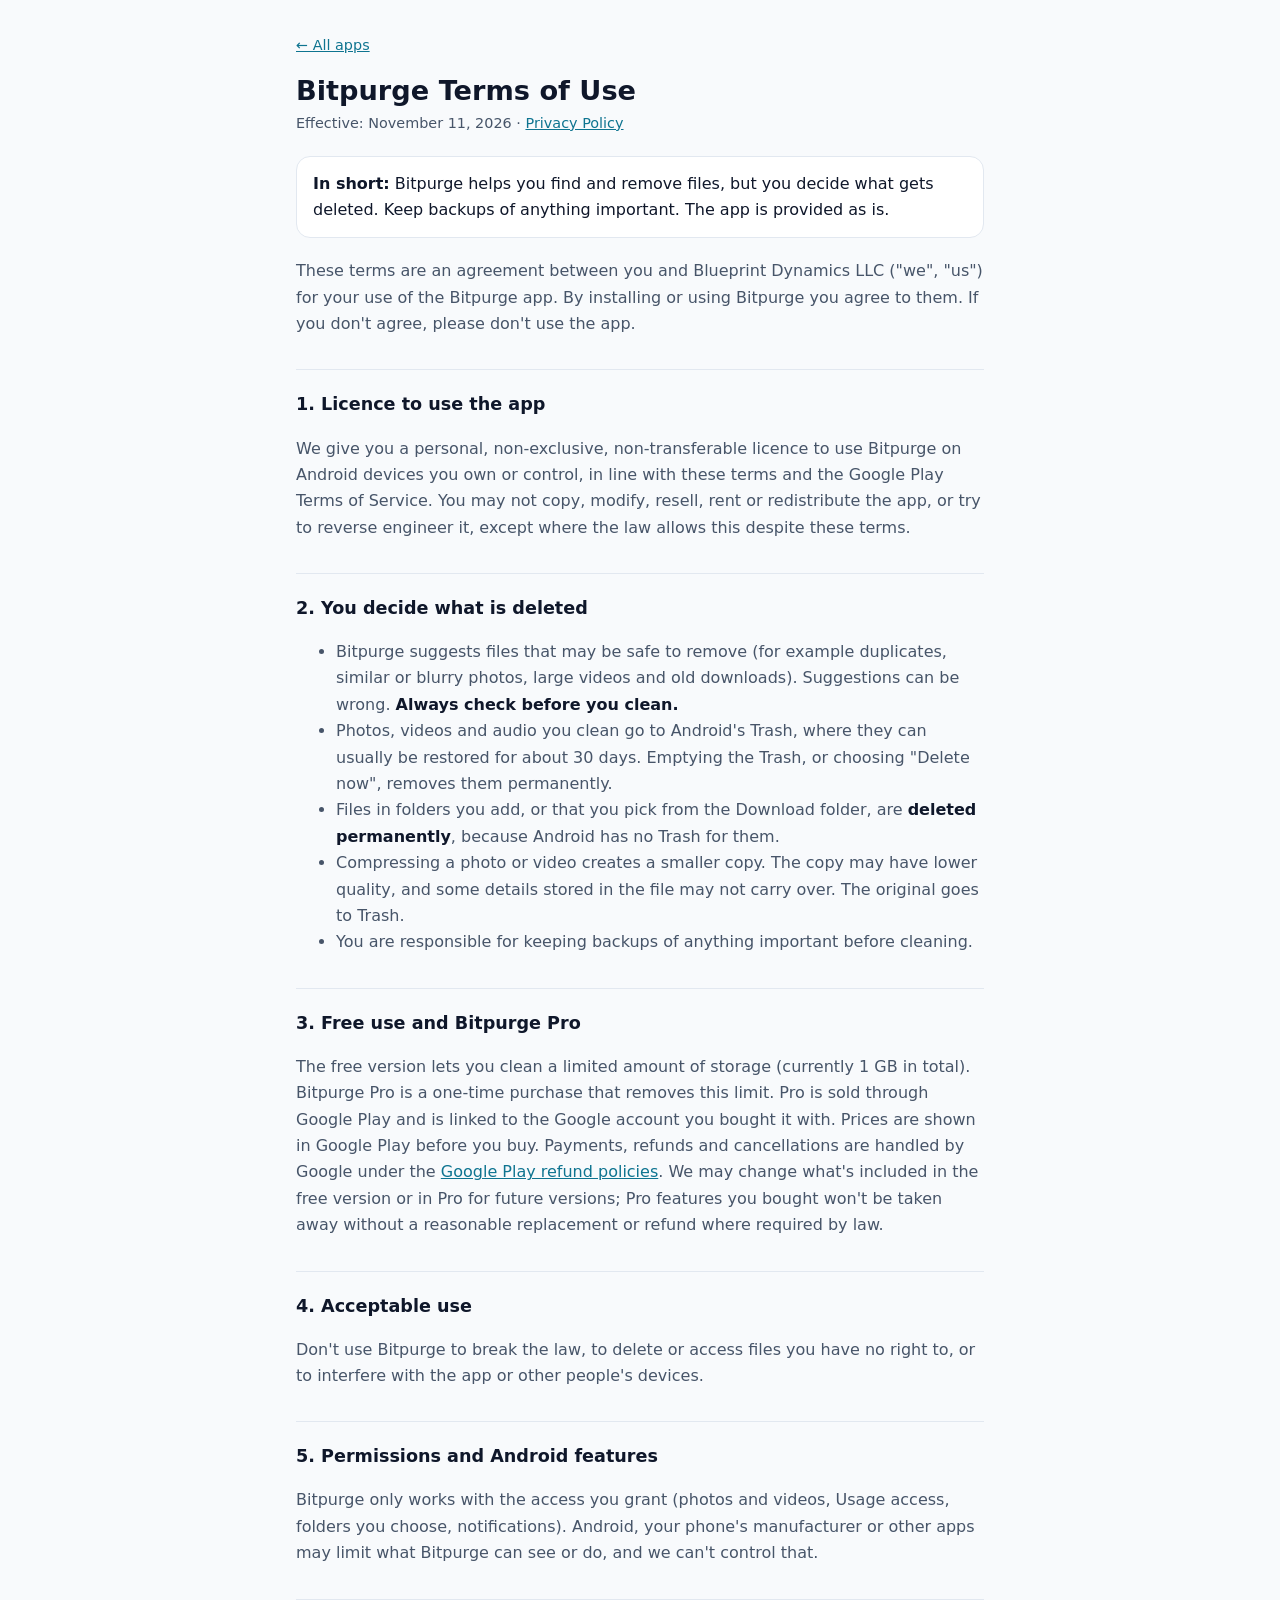
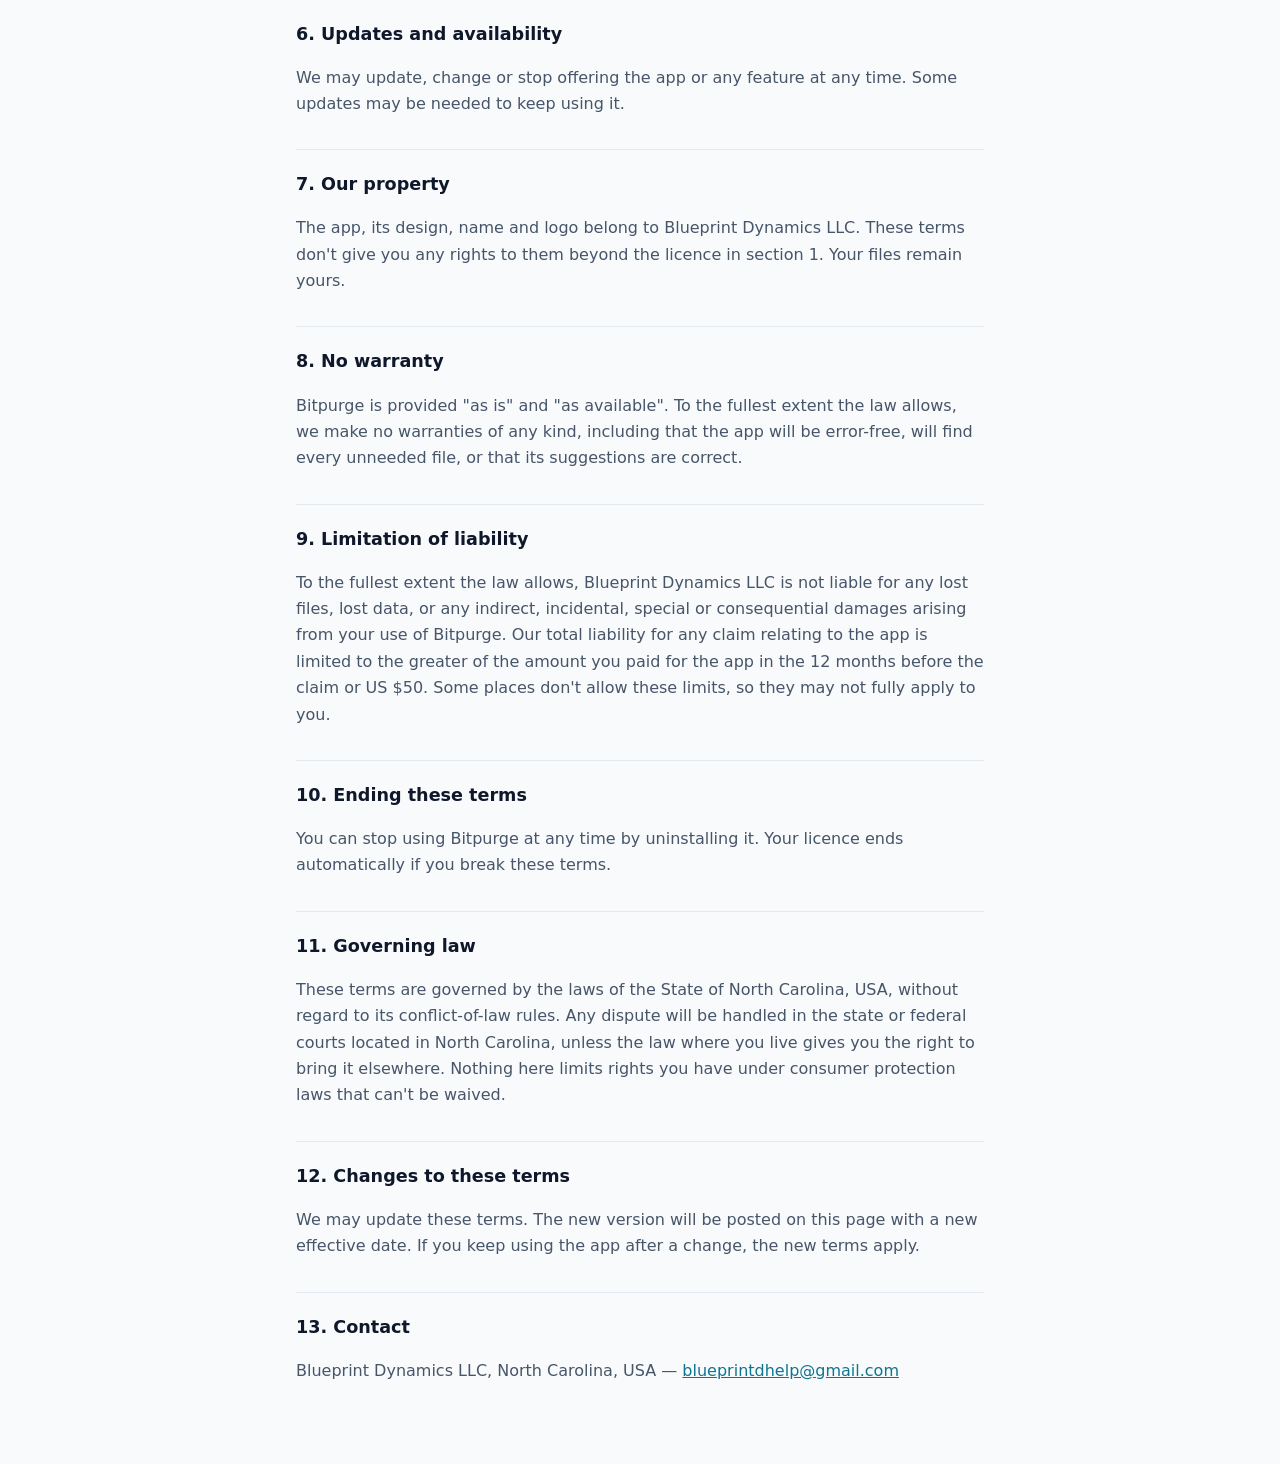
==== bitpurge-terms.html @ f297d86c "Add terms of use for Bitpurge, Symmr, Treehouse and VeritasLens AI (North Carolina law); link from i" ====
<!doctype html>
<html lang="en">
<head>
  <meta charset="utf-8" />
  <meta name="viewport" content="width=device-width, initial-scale=1" />
  <title>Bitpurge Terms of Use</title>
  <link rel="stylesheet" href="style.css" />
</head>
<body>
<main>
  <a class="back" href="index.html">← All apps</a>
  <h1>Bitpurge Terms of Use</h1>
  <p class="date">Effective: November 11, 2026 · <a href="bitpurge.html">Privacy Policy</a></p>

  <div class="summary">
    <p><strong>In short:</strong> Bitpurge helps you find and remove files, but you decide what gets deleted. Keep backups of
    anything important. The app is provided as is.</p>
  </div>

  <p>These terms are an agreement between you and Blueprint Dynamics LLC ("we", "us") for your use of the Bitpurge app.
  By installing or using Bitpurge you agree to them. If you don't agree, please don't use the app.</p>

  <h2>1. Licence to use the app</h2>
  <p>We give you a personal, non-exclusive, non-transferable licence to use Bitpurge on Android devices you own or control,
  in line with these terms and the Google Play Terms of Service. You may not copy, modify, resell, rent or redistribute the
  app, or try to reverse engineer it, except where the law allows this despite these terms.</p>

  <h2>2. You decide what is deleted</h2>
  <ul>
    <li>Bitpurge suggests files that may be safe to remove (for example duplicates, similar or blurry photos, large videos
      and old downloads). Suggestions can be wrong. <strong>Always check before you clean.</strong></li>
    <li>Photos, videos and audio you clean go to Android's Trash, where they can usually be restored for about 30 days.
      Emptying the Trash, or choosing "Delete now", removes them permanently.</li>
    <li>Files in folders you add, or that you pick from the Download folder, are <strong>deleted permanently</strong>,
      because Android has no Trash for them.</li>
    <li>Compressing a photo or video creates a smaller copy. The copy may have lower quality, and some details stored in the
      file may not carry over. The original goes to Trash.</li>
    <li>You are responsible for keeping backups of anything important before cleaning.</li>
  </ul>

  <h2>3. Free use and Bitpurge Pro</h2>
  <p>The free version lets you clean a limited amount of storage (currently 1 GB in total). Bitpurge Pro is a one-time
  purchase that removes this limit. Pro is sold through Google Play and is linked to the Google account you bought it
  with. Prices are shown in Google Play before you buy. Payments, refunds and cancellations are handled by Google under the
  <a href="https://support.google.com/googleplay/answer/2479637">Google Play refund policies</a>. We may change what's
  included in the free version or in Pro for future versions; Pro features you bought won't be taken away without a
  reasonable replacement or refund where required by law.</p>

  <h2>4. Acceptable use</h2>
  <p>Don't use Bitpurge to break the law, to delete or access files you have no right to, or to interfere with the app or
  other people's devices.</p>

  <h2>5. Permissions and Android features</h2>
  <p>Bitpurge only works with the access you grant (photos and videos, Usage access, folders you choose, notifications).
  Android, your phone's manufacturer or other apps may limit what Bitpurge can see or do, and we can't control that.</p>

  <h2>6. Updates and availability</h2>
  <p>We may update, change or stop offering the app or any feature at any time. Some updates may be needed to keep using it.</p>

  <h2>7. Our property</h2>
  <p>The app, its design, name and logo belong to Blueprint Dynamics LLC. These terms don't give you any rights to them
  beyond the licence in section 1. Your files remain yours.</p>

  <h2>8. No warranty</h2>
  <p>Bitpurge is provided "as is" and "as available". To the fullest extent the law allows, we make no warranties of any
  kind, including that the app will be error-free, will find every unneeded file, or that its suggestions are correct.</p>

  <h2>9. Limitation of liability</h2>
  <p>To the fullest extent the law allows, Blueprint Dynamics LLC is not liable for any lost files, lost data, or any
  indirect, incidental, special or consequential damages arising from your use of Bitpurge. Our total liability for any
  claim relating to the app is limited to the greater of the amount you paid for the app in the 12 months before the claim
  or US $50. Some places don't allow these limits, so they may not fully apply to you.</p>

  <h2>10. Ending these terms</h2>
  <p>You can stop using Bitpurge at any time by uninstalling it. Your licence ends automatically if you break these terms.</p>

  <h2>11. Governing law</h2>
  <p>These terms are governed by the laws of the State of North Carolina, USA, without regard to its conflict-of-law
  rules. Any dispute will be handled in the state or federal courts located in North Carolina, unless the law where you
  live gives you the right to bring it elsewhere. Nothing here limits rights you have under consumer protection laws that
  can't be waived.</p>

  <h2>12. Changes to these terms</h2>
  <p>We may update these terms. The new version will be posted on this page with a new effective date. If you keep using
  the app after a change, the new terms apply.</p>

  <h2>13. Contact</h2>
  <p>Blueprint Dynamics LLC, North Carolina, USA — <a href="mailto:blueprintdhelp@gmail.com">blueprintdhelp@gmail.com</a></p>
</main>
</body>
</html>
---- style.css ----
:root {
  --bg: #f8fafc;
  --card: #ffffff;
  --fg: #0f172a;
  --muted: #475569;
  --line: #e2e8f0;
  --accent: #0e7490;
}
@media (prefers-color-scheme: dark) {
  :root {
    --bg: #020617;
    --card: #0f172a;
    --fg: #e2e8f0;
    --muted: #94a3b8;
    --line: #1e293b;
    --accent: #22d3ee;
  }
}
* { box-sizing: border-box; }
body {
  margin: 0;
  background: var(--bg);
  color: var(--fg);
  font: 16px/1.65 system-ui, -apple-system, "Segoe UI", Roboto, sans-serif;
}
main { max-width: 720px; margin: 0 auto; padding: 32px 16px 64px; }
h1 { font-size: 1.7rem; line-height: 1.25; margin: 0 0 4px; }
h2 { font-size: 1.1rem; margin: 2rem 0 0.5rem; padding-top: 1.25rem; border-top: 1px solid var(--line); }
p, li { color: var(--muted); }
strong { color: var(--fg); }
a { color: var(--accent); }
.date { margin-top: 0; font-size: 0.9rem; }
.summary {
  background: var(--card);
  border: 1px solid var(--line);
  border-radius: 14px;
  padding: 14px 16px;
  margin: 20px 0;
}
.summary p { margin: 0; color: var(--fg); }
.apps { list-style: none; padding: 0; display: grid; gap: 12px; }
.back { display: inline-block; margin-bottom: 16px; font-size: 0.9rem; }
footer { margin-top: 3rem; font-size: 0.85rem; color: var(--muted); }
.apps .app {
  background: var(--card);
  border: 1px solid var(--line);
  border-radius: 14px;
  padding: 14px 16px;
}
.apps .app span { display: block; color: var(--muted); font-size: 0.9rem; }
.apps .app .links { margin: 8px 0 0; font-size: 0.95rem; }
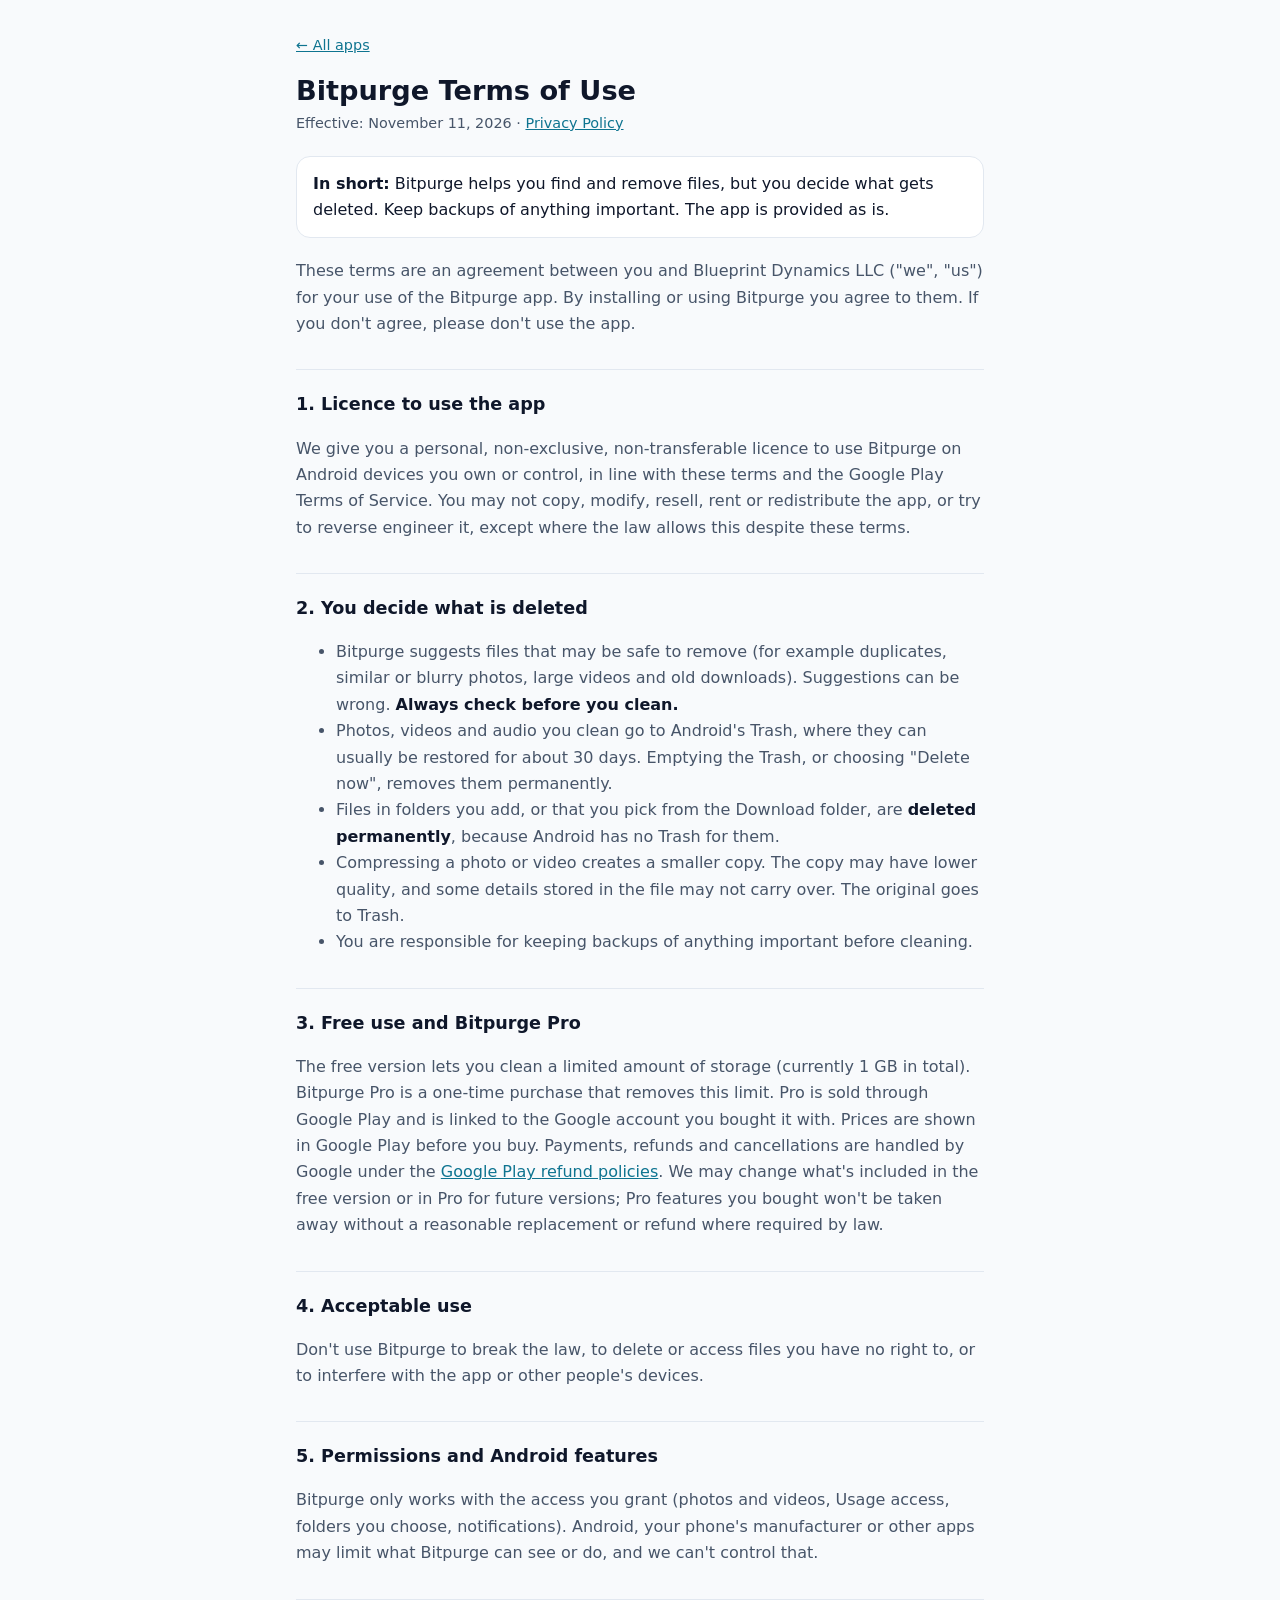
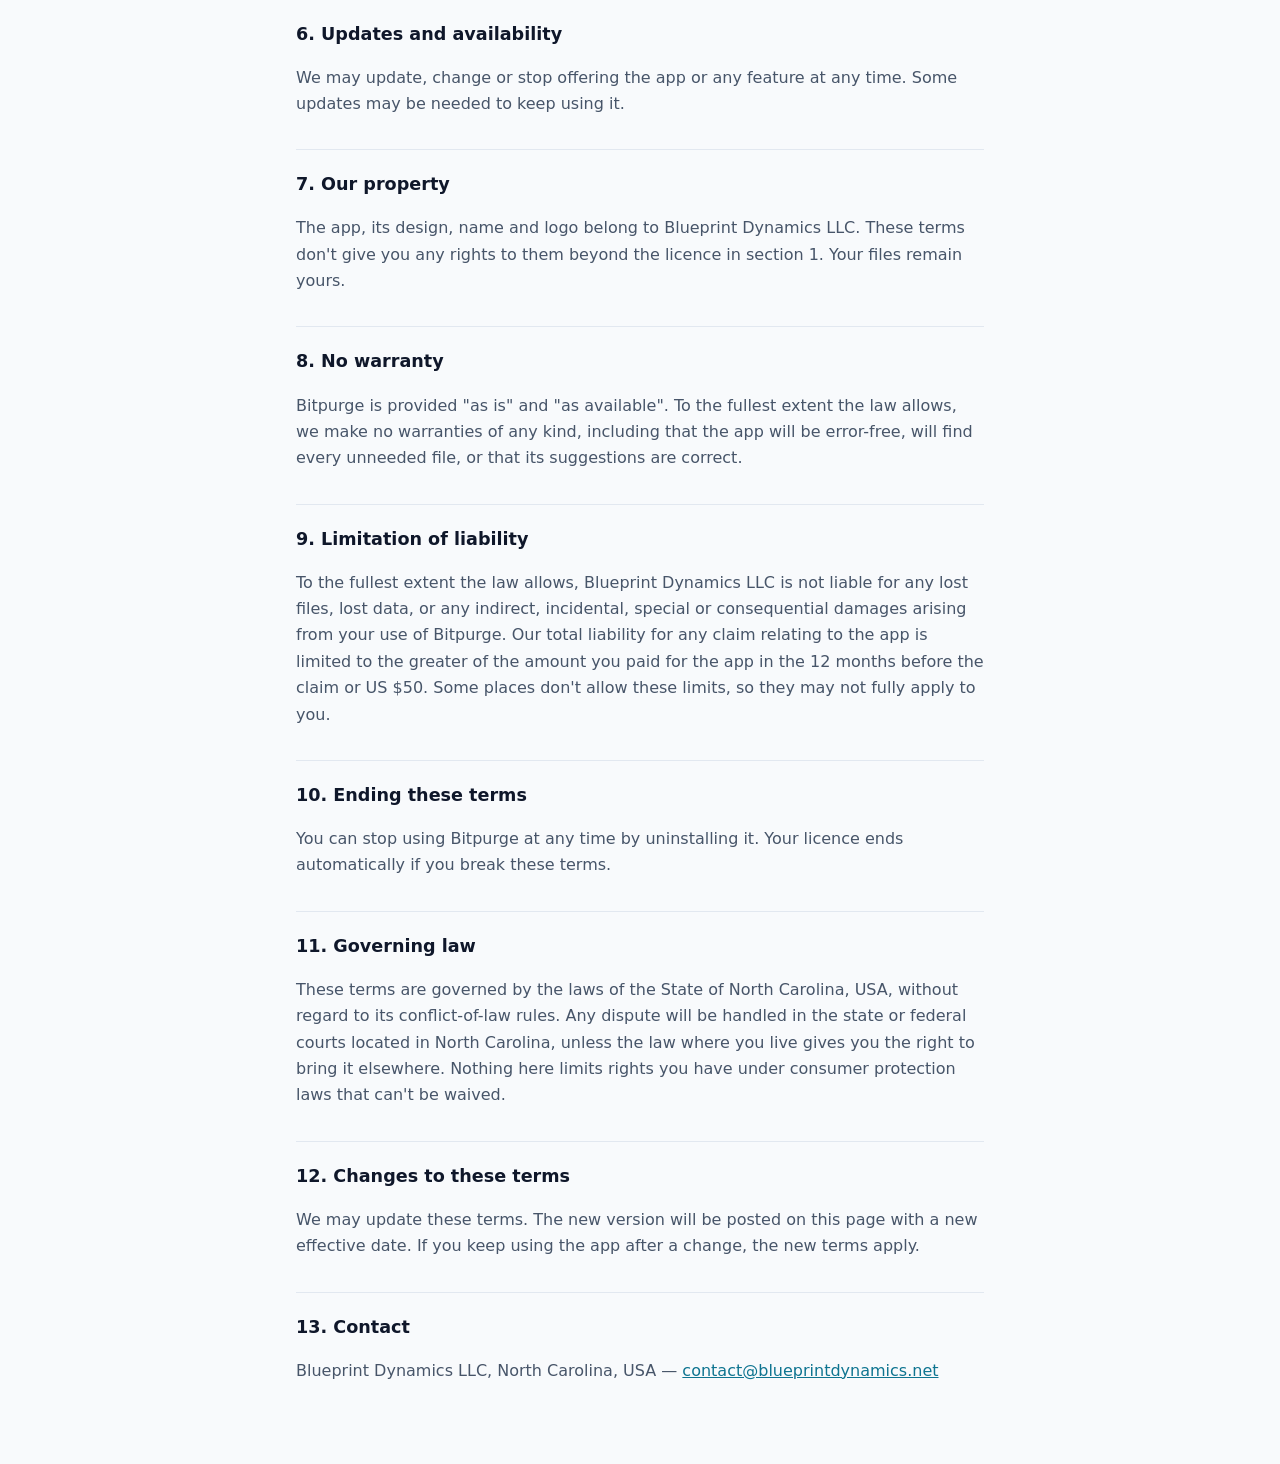
==== commit 2f7348fe: "Bitpurge policies and index: contact@blueprintdynamics.net Co-Authored-By: Claude Opus 5.5 <noreply@" ====
--- a/bitpurge-terms.html
+++ b/bitpurge-terms.html
@@ -85,7 +85,7 @@
   the app after a change, the new terms apply.</p>
 
   <h2>13. Contact</h2>
-  <p>Blueprint Dynamics LLC, North Carolina, USA — <a href="mailto:blueprintdhelp@gmail.com">blueprintdhelp@gmail.com</a></p>
+  <p>Blueprint Dynamics LLC, North Carolina, USA — <a href="mailto:contact@blueprintdynamics.net">contact@blueprintdynamics.net</a></p>
 </main>
 </body>
 </html>
